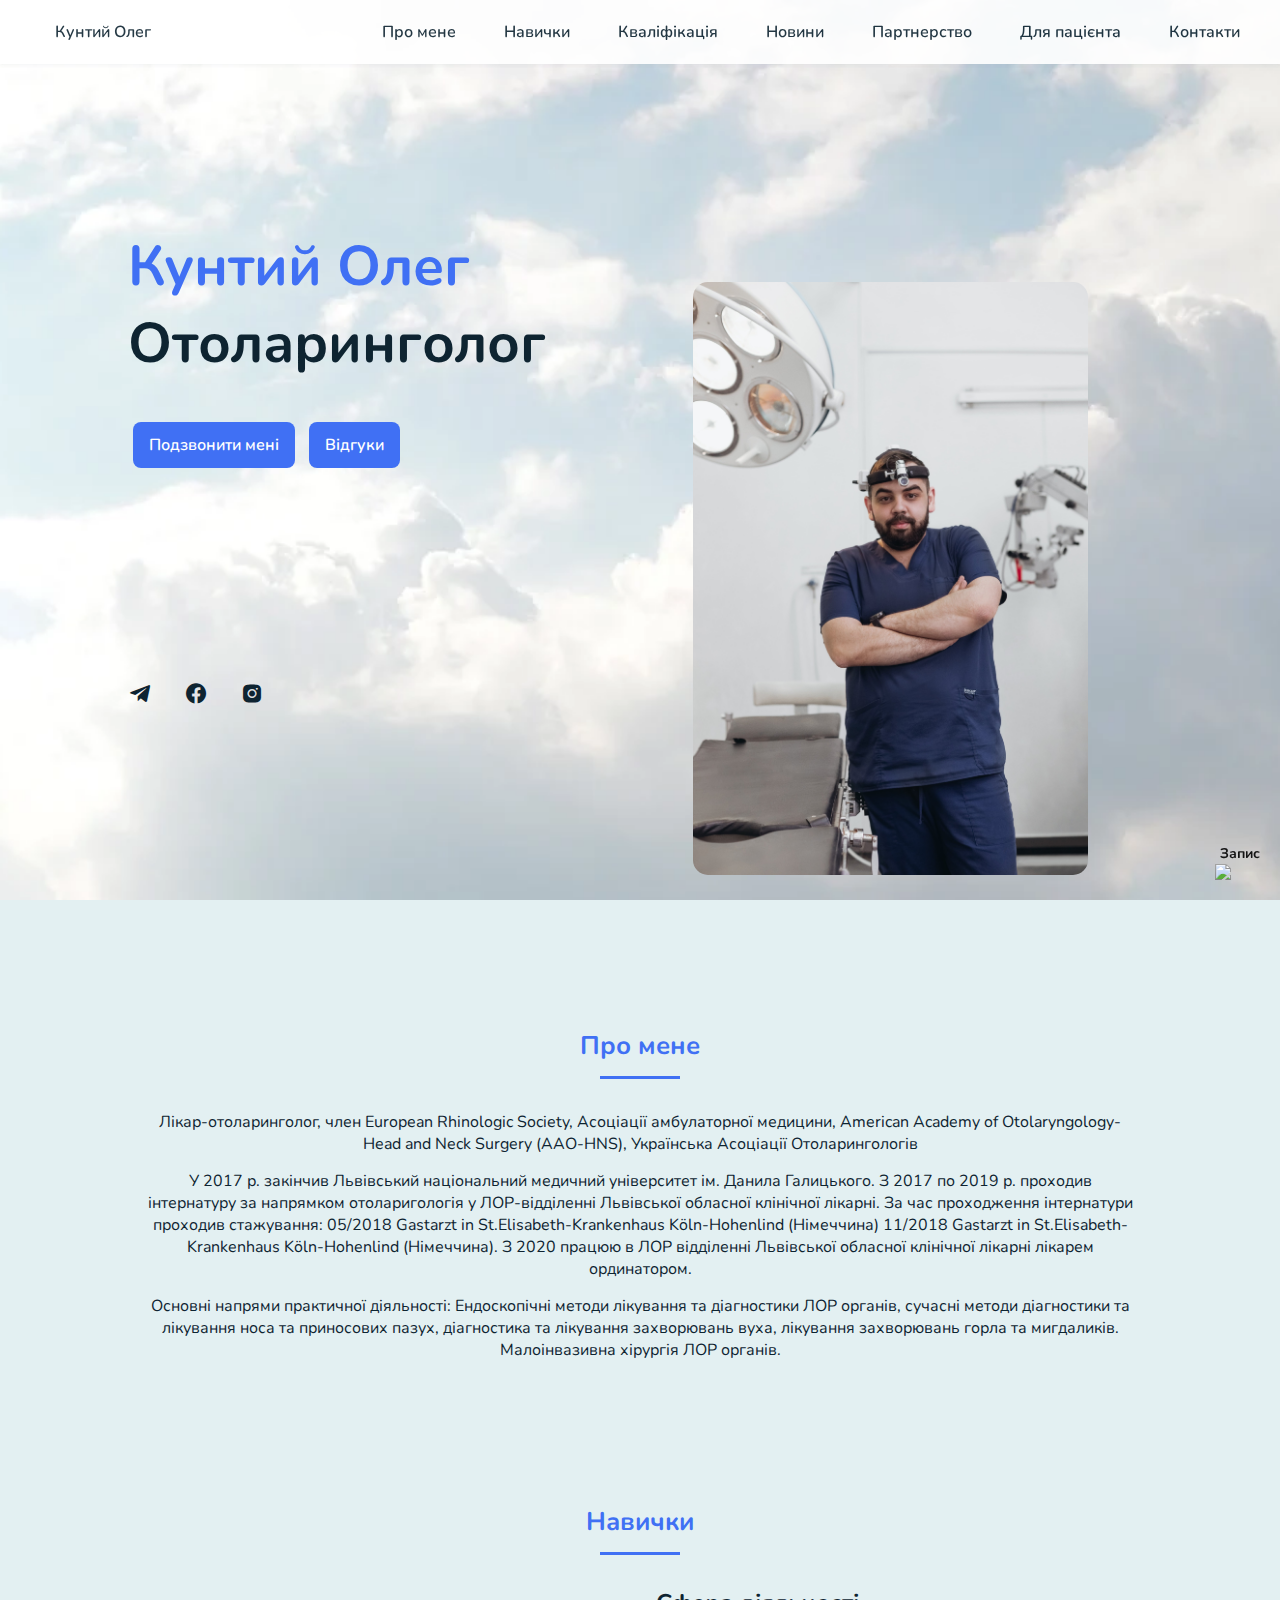
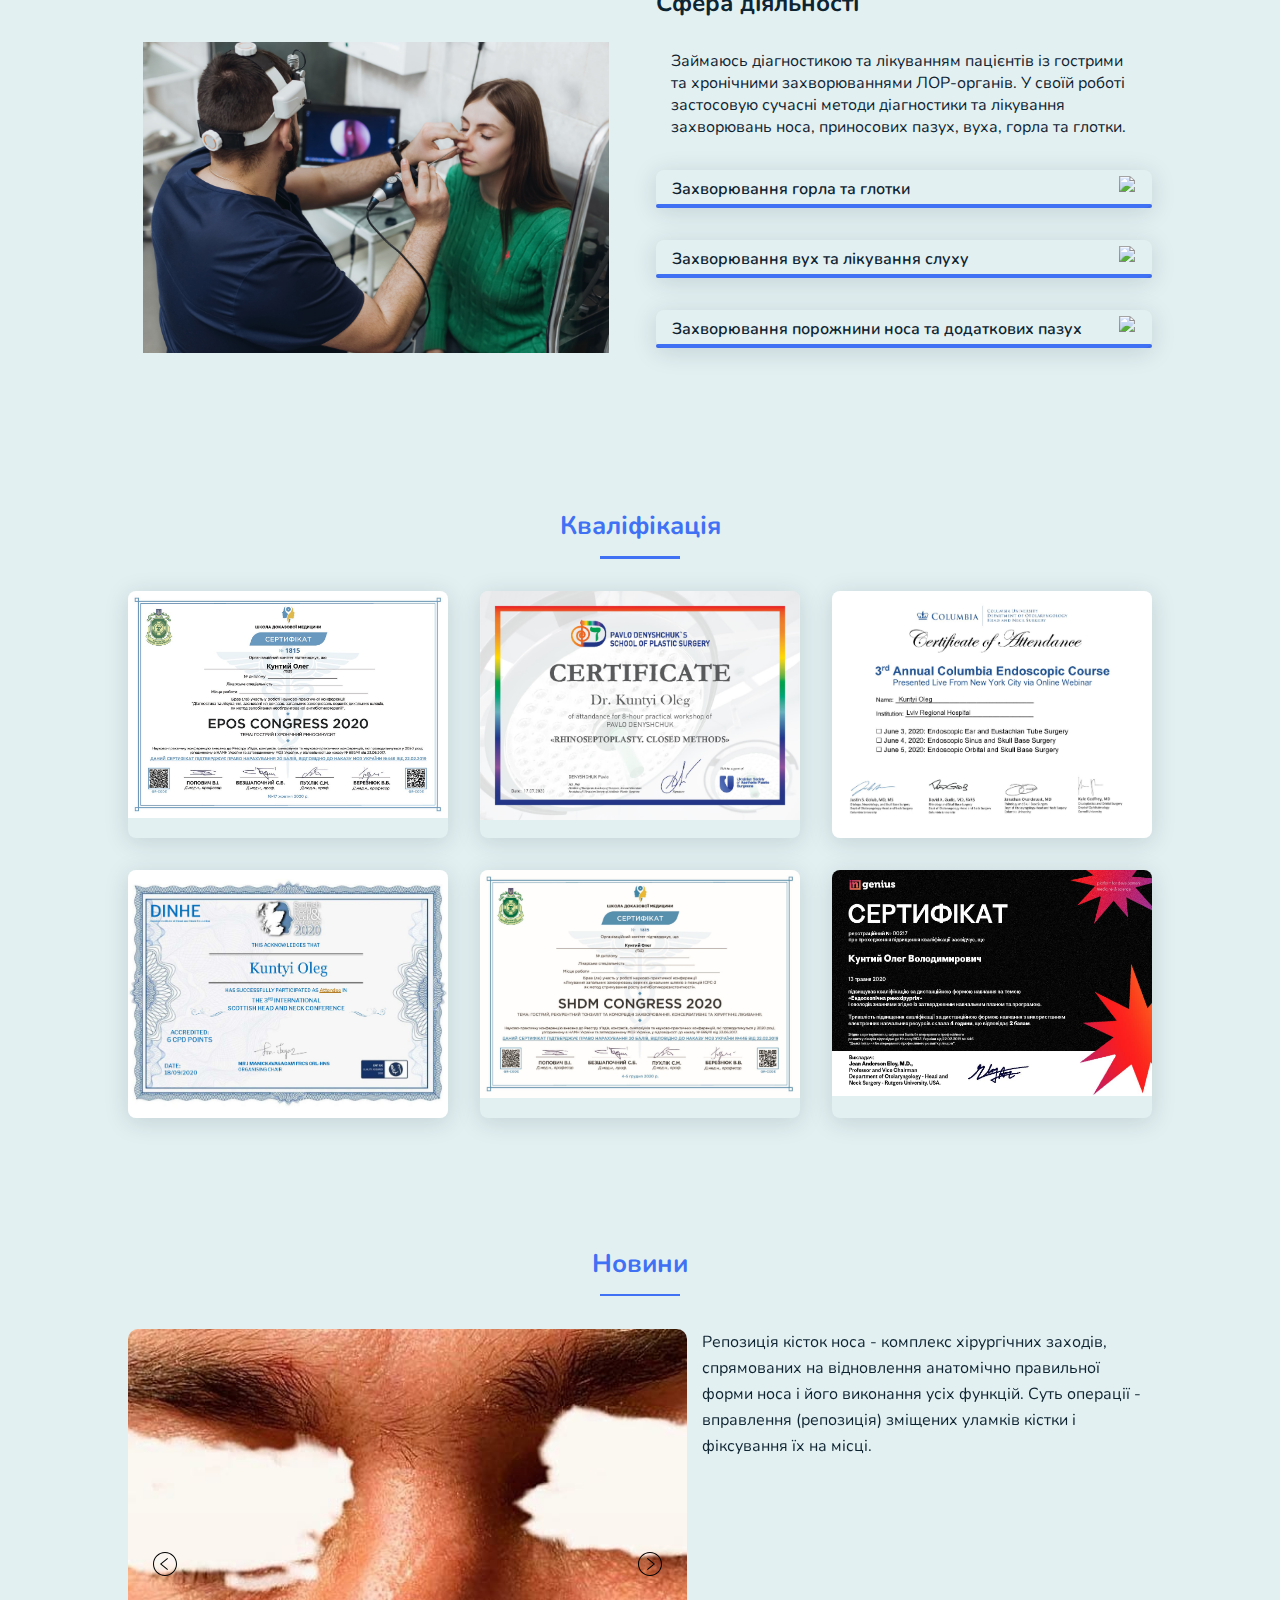
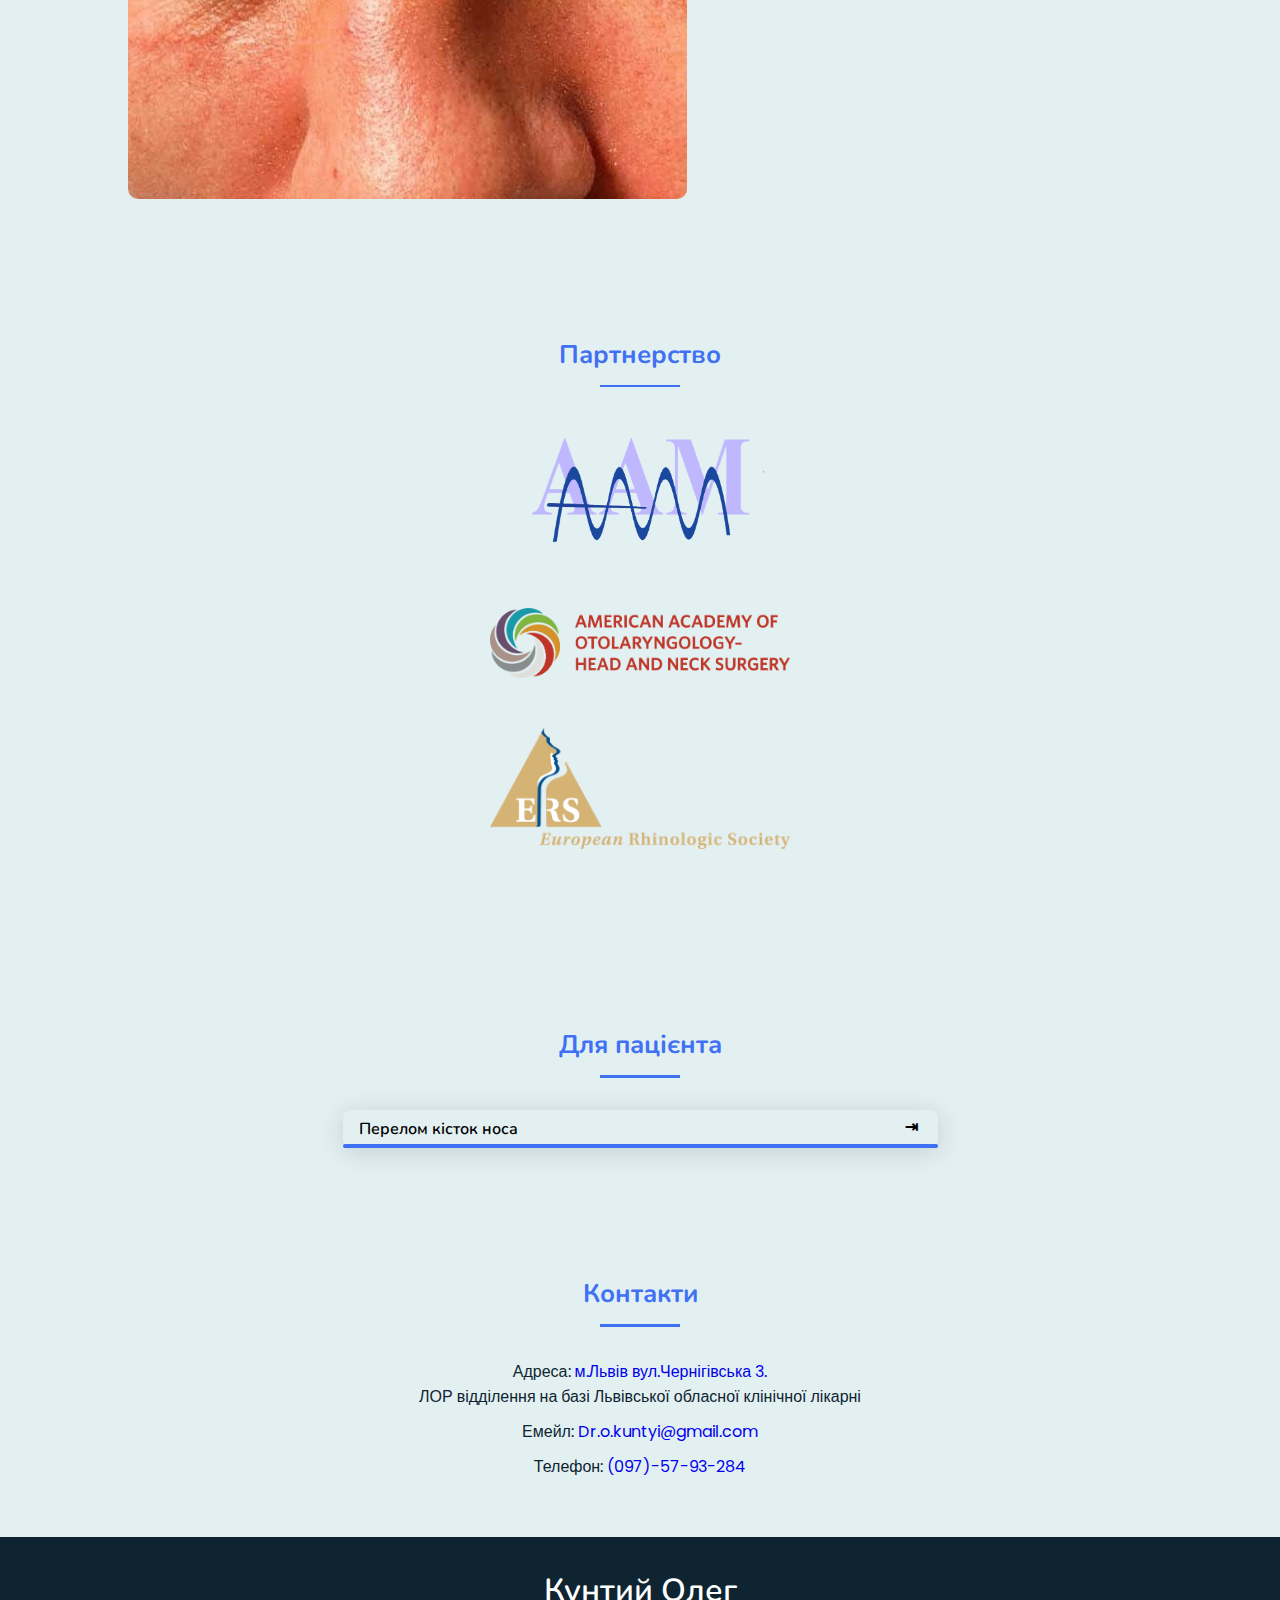
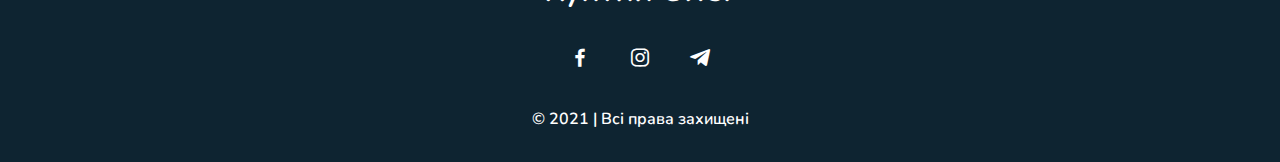
==== index.html @ f4f197d0 "initial" ====
<!DOCTYPE html>
<html lang="uk">

<head>
    <title>Кунтий Олег</title>

    <meta charset="UTF-8">
    <meta name="viewport" content="width=device-width, initial-scale=1.0">
    <meta name="format-detection" content="telephone=no">
    <meta name="google-site-verification" content="QG1OT89_yPQgfrmKU15jeeyE9g3klIlo1sCBModB3zc" />
    <!-- <meta name="google-site-verification" content="3qBtyDSsLd0u0FQMKIo-LGxzKgo6iBPNOGyU5qcbE84" /> -->

    <!-- =====BOX ICONS===== -->
    <link href='https://cdn.jsdelivr.net/npm/boxicons@2.0.5/css/boxicons.min.css' rel='stylesheet'>
    <link rel="stylesheet" href="https://cdnjs.cloudflare.com/ajax/libs/font-awesome/4.7.0/css/font-awesome.min.css">

    <link rel="stylesheet" href="css/slick.css">
    <link rel="stylesheet" href="css/styles.css">
</head>



<body>
    <!--===== HEADER =====-->
    <div class="appointment">
        <a href="https://rodyna-medical.com.ua/profile/kuntyj-oleg-volodymyrovych/">
            <span>Запис</span>
            <img src="https://img.icons8.com/emoji/50/000000/spiral-calendar-emoji.png" />
        </a>
    </div>


    <header class="l-header">

        <nav class="nav">
            <div>
                <a href="#" class="nav__logo">Кунтий Олег</a>
            </div>


            <div class="nav__menu" id="nav-menu">
                <ul class="nav__list">
                    <!-- <li class="nav__item lang-place"><a href="#home" class="nav__link active">Головна</a></li> -->
                    <li class="nav__item"><a href="#about" class="nav__link">Про мене</a></li>
                    <li class="nav__item"><a href="#skills" class="nav__link">Навички</a></li>
                    <li class="nav__item"><a href="#qualification" class="nav__link">Кваліфікація</a></li>
                    <li class="nav__item"><a href="#news" class="nav__link">Новини</a></li>
                    <li class="nav__item"><a href="#mem" class="nav__link">Партнерство</a></li>
                    <li class="nav__item"><a href="#patient" class="nav__link">Для пацієнта</a></li>
                    <li class="nav__item"><a href="#contact" class="nav__link">Контакти</a></li>

                </ul>

                <!------------------------------------ ПЕРЕКЛАД ----------------------------------------->
                <!-- <div class="header__translate">
                    <a href="eng.html" class="eng"><img src="img/eng1.png" alt=""></a>
                    <a href="index.html" class="ukr"><img src="img/ukr1.png" alt=""></a>
                </div> -->

            </div>

            <div class="nav__toggle" id="nav-toggle">
                <i class='bx bx-menu'></i>
            </div>
        </nav>
    </header>

    <main class="l-main">
        <!--===== HOME =====-->
        <section class="home bd-grid" id="home">
            <div class="home__data">
                <h1 class="home__title"><span class="home__title-color">Кунтий
                        Олег</span><br>Отоларинголог
                </h1>

                <a href="tel:0975793284" class="button">Подзвонити мені</a>
                <a href="https://www.facebook.com/dr.o.kuntyi/reviews/?ref=page_internal" class="button">Відгуки</a>

            </div>

            <div class="home__social">
                <a href="https://t.me/kuntyio" class="home__social-icon"><i class='bx bxl-telegram'></i></a>
                <a href="https://www.facebook.com/dr.o.kuntyi/" class="home__social-icon"><i
                        class='bx bxl-facebook-circle'></i></a>
                <a href="https://www.instagram.com/dr.kuntyi/" class="home__social-icon"><i
                        class='bx bxl-instagram-alt'></i></a>
            </div>
            <div>
                <img class="home__img" src="img/main.jpg" alt="">
            </div>

        </section>

        <section class="mob-home">
            <div class="par__mob">
                <img class="home__img-mobile" src="img/main.jpg" alt="">
            </div>

            <div class="mob-home__data">
                <h2 class="mob-home__title"><span class="mob-home__title-color">Кунтий
                        Олег</span><br>Отоларинголог
                    </h1>

                    <a href="tel:0975793284" class="button">Подзвонити мені</a>
                    <a href="https://www.facebook.com/dr.o.kuntyi/reviews/?ref=page_internal"
                        class="button ">Відгуки</a>


            </div>
        </section>
        <!--===== ABOUT =====-->
        <section class="about section" id="about">
            <h2 class="section-title">Про мене</h2>

            <div class="about__container">
                <!-- <div class="about__img">
                    <img src="img/about.jpg" alt="">
                    bd-grid
                </div> -->

                <div class="about__alltext">
                    <p class="about__text">Лікар-отоларинголог,
                        член European Rhinologic Society, Асоціації амбулаторної медицини, American Academy of
                        Otolaryngology-Head and Neck Surgery (AAO-HNS), Українська Асоціації Отоларингологів
                    </p>
                    <p class="about__text">
                        У
                        2017 р. закінчив Львівський
                        національний медичний університет ім. Данила Галицького.
                        З 2017 по 2019 р. проходив інтернатуру за напрямком отоларигологія у ЛОР-відділенні Львівської
                        обласної клінічної лікарні.
                        За час проходження інтернатури проходив стажування:
                        05/2018 Gastarzt in St.Elisabeth-Krankenhaus Köln-Hohenlind (Німеччина)
                        11/2018 Gastarzt in St.Elisabeth-Krankenhaus Köln-Hohenlind (Німеччина).
                        З 2020 працюю в ЛОР відділенні Львівської обласної клінічної лікарні лікарем ординатором.
                    </p>
                    <p class="about__text">
                        Основні напрями практичної діяльності:
                        Ендоскопічні методи лікування та діагностики ЛОР органів, сучасні методи діагностики та
                        лікування носа та приносових пазух, діагностика та лікування захворювань вуха, лікування
                        захворювань горла та мигдаликів. Малоінвазивна хірургія ЛОР органів.

                    </p>
                </div>
            </div>
        </section>

        <!--===== SKILLS =====-->
        <section class="skills section" id="skills">
            <h2 class="section-title">Навички</h2>

            <div class="skills__container bd-grid">
                <div>
                    <img src="img/skills.jpg" alt="" class="skills__img">
                </div>
                <div>
                    <h2 class="skills__subtitle">Сфера діяльності</h2>
                    <p class="skills__text">Займаюсь діагностикою та лікуванням пацієнтів із гострими та хронічними
                        захворюваннями ЛОР-органів. У своїй роботі застосовую сучасні методи діагностики та лікування
                        захворювань носа, приносових пазух, вуха, горла та глотки.</p>

                    <div class="skills__data">
                        <div class="skills__names">
                            <span class="skills__name">Захворювання горла та глотки</span>
                        </div>
                        <div class="skills__bar skills__html">
                        </div>
                        <div class="skills__percentage">
                            <img src="https://img.icons8.com/ios/64/000000/nui2.png" />
                        </div>

                    </div>

                    <div class="skills__list">
                        <ul class="list-item">
                            <li>Гострий тонзиліт</li>
                            <li>Хронічний тонзиліт</li>
                            <li>Гострі та хронічні фарингіти</li>
                            <li>Гострі та хронічні ларингіти</li>
                            <li>Назофарингіт</li>
                            <li>Паратонзиліт та паратонзилярний абсцес</li>
                            <li>Кандидоз ротової порожнини</li>
                            <li>Сторонні тіла глотки</li>
                            <li>Травми глотки</li>
                        </ul>
                    </div>

                    <div class="skills__data">
                        <div class="skills__names">
                            <span class="skills__name">Захворювання вух та лікування слуху</span>
                        </div>
                        <div class="skills__bar skills__css">

                        </div>
                        <div class="skills__percentage">
                            <img src="https://img.icons8.com/ios/64/000000/nui2.png" />
                        </div>
                    </div>

                    <div class="skills__list">
                        <ul class="list-item">
                            <li>Зовнішній отит</li>
                            <li>Фурункул слухового ходу</li>
                            <li>Отомікоз</li>
                            <li>Гострий середній отит</li>
                            <li>Хронічний отит</li>
                            <li>Секреторний отит</li>
                            <li>Євстахеїт</li>
                            <li>Отогематома</li>
                            <li>Усунення сірчаного корку</li>
                            <li>Травми барабанної перетинки</li>
                            <li>Усунення сторонніх тіл</li>
                            <li>Видалення атероми вушної мушлі</li>
                        </ul>

                    </div>

                    <div class="skills__data">
                        <div class="skills__names">
                            <span class="skills__name">Захворювання порожнини носа та додаткових пазух</span>
                        </div>
                        <div class="skills__bar skills__ux">
                        </div>
                        <div class="skills__percentage">
                            <img src="https://img.icons8.com/ios/64/000000/nui2.png" />
                        </div>
                    </div>

                    <div class="skills__list">
                        <ul class="list-item">
                            <li>Гострі риносинусити</li>
                            <li>Хронічний риносинусит</li>
                            <li>Алергічний риніт</li>
                            <li>Викривлення носової переділки</li>
                            <li>Деформації зовнішнього носа</li>
                            <li>Медикаментозний риніт</li>
                            <li>Фурункул носа</li>
                            <li>Поліпи носової порожнини</li>
                            <li>Гематома та абсцес переділки носа</li>
                            <li>Носові кровотечі</li>

                        </ul>
                    </div>

                </div>


            </div>
        </section>

        <!--===== WORK =====-->
        <section class="work section" id="qualification">
            <h2 class="section-title">Кваліфікація</h2>

            <div class="work__container bd-grid">

                <div class="work__img">
                    <img src="img/work1.jpg" alt="">
                </div>

                <div class="work__img">
                    <img src="img/work2.jpg" alt="">
                </div>

                <div class="work__img">
                    <img src="img/work3.jpg" alt="">
                </div>

                <div class="work__img">
                    <img src="img/work4.jpg" alt="">
                </div>

                <div class="work__img">
                    <img src="img/work5.jpg" alt="">
                </div>

                <div class="work__img">
                    <img src="img/work6.jpg" alt="">
                </div>

            </div>

        </section>

        <section class="news section" id="news">
            <h3 class="section-title">Новини</h3>
            <div class="news__inner">
                <div class="news__slider-img">

                    <a href="https://www.facebook.com/dr.o.kuntyi/photos/a.103051241364490/221017182901228/"><img
                            src="img/news2.jpg" alt=""></a>
                    <a href="https://www.facebook.com/dr.o.kuntyi/photos/a.103051241364490/221017182901228/"><img
                            src="img/news1.jpg" alt=""></a>
                </div>
                <div class="news__slider-text">
                    <div class="news__text">

                        <p>Репозиція кісток носа - комплекс хірургічних заходів, спрямованих на відновлення анатомічно
                            правильної форми носа і його виконання усіх функцій. Суть операції - вправлення (репозиція)
                            зміщених уламків кістки і фіксування їх на місці.</p>

                    </div>
                    <div class="news__text">

                        <p>Отримав сертифікат за участь в конференції з міжнародною участю RhinoForum 2020
                            Хочу висловити велику подяку, за організацію заходу такого рівня. Дуже рідко проводяться
                            конференції з даної теми, з віддаленою участю. Було дуже цікаво, дивився не відриваючися від
                            монітора. Надихнувся на плідну роботу, отримав багато інформіції, яку буду впроваджувати в
                            практику.
                        </p>

                    </div>
                </div>
            </div>
        </section>

        <section class="mem section" id="mem">
            <h2 class="section-title">Партнерство</h2>

            <div class="ers">
                <img class="ers-img" src="img/aam-logo.png" alt="er">
                <img class="ers-img" src="img/aao-logo.png" alt="er">
                <img class="ers-img" src="img/ers-logo.png" alt="er">
            </div>

        </section>

        <section class="patient section" id="patient">
            <h2 class="section-title">Для пацієнта</h2>
            <!-- <div class="patient__list">
                <div class="skills__data patient-bar">
                    <div class="skills__names">
                        <span class="skills__name"><a class="instruction-link"
                                href="img/перелом-носа-розяснення.pdf">Перелом кісток
                                носа</a></span>
                    </div>
                    <div class="skills__bar skills__ux">
                    </div>
                    <a class="instruction-link" href="img/перелом-носа-розяснення.pdf"><span
                            class="skills__percentage">&#8677;</span></a>
                </div>
            </div> -->

            <div class="patient__list">
                <a href="img/перелом-носа-розяснення.pdf" class="skills__data patient-bar">
                    <span class="skills__names">
                        <span class="skills__name">Перелом кісток
                            носа</span>
                    </span>
                    <span class="skills__bar skills__ux">
                    </span>
                    <span class="skills__percentage">&#8677;</span>
                </a>
            </div>


        </section>
        <!--=====CONTACT=====-->

        <section class="contact section" id="contact">
            <h2 class="section-title">Контакти</h2>

            <!-- <div class="contact__container bd-grid">
                <form action="" class="contact__form">
                    <input type="text" placeholder="Name" class="contact__input">
                    <input type="mail" placeholder="Email" class="contact__input">
                    <textarea name="" id="" cols="0" rows="10" class="contact__input"></textarea>
                    <input type="button" value="Submit" class="contact__button button">
                </form>
            </div> -->


            <div class="contact2">
                <div class="contact__adress">Адреса: <a class="contact__adress"
                        href="https://www.google.com/maps/place/%D0%B2%D1%83%D0%BB%D0%B8%D1%86%D1%8F+%D0%A7%D0%B5%D1%80%D0%BD%D1%96%D0%B3%D1%96%D0%B2%D1%81%D1%8C%D0%BA%D0%B0,+3,+%D0%9B%D1%8C%D0%B2%D1%96%D0%B2,+%D0%9B%D1%8C%D0%B2%D1%96%D0%B2%D1%81%D1%8C%D0%BA%D0%B0+%D0%BE%D0%B1%D0%BB%D0%B0%D1%81%D1%82%D1%8C,+79000/data=!4m2!3m1!1s0x473add405d0f1727:0x6ee5fa45e4d1539a?sa=X&ved=2ahUKEwilrcrRs4DuAhVOpIsKHW8TBnoQ8gEwAHoECAMQAQ">м.Львів
                        вул.Чернігівська 3.

                    </a><br> ЛОР відділення на базі Львівської обласної клінічної лікарні
                </div>
                <div class="email">
                    <span>Емейл:</span> <a href="mailTo:Dr.o.kuntyi@gmail.com"> Dr.o.kuntyi@gmail.com</a>
                </div>
                <div class="telephone">
                    <span>Телефон:</span><a href="tel:0975793284"> (097)-57-93-284</a>
                </div>
            </div>
        </section>


    </main>

    <!--===== FOOTER =====-->
    <footer class="footer">
        <p class="footer__title">Кунтий Олег</p>
        <div class="footer__social">
            <a href="https://www.facebook.com/dr.o.kuntyi/" class="footer__icon"><i class='bx bxl-facebook'></i></a>
            <a href="https://www.instagram.com/dr.kuntyi/" class="footer__icon"><i class='bx bxl-instagram'></i></a>
            <a href="https://t.me/kuntyio" class="footer__icon"><i class='bx bxl-telegram'></i></a>
        </div>
        <p>&#169; 2021 | Всі права захищені</p>
    </footer>



    <script src="https://ajax.googleapis.com/ajax/libs/jquery/3.5.1/jquery.min.js"></script>
    <!--===== SCROLL REVEAL =====-->
    <!-- <script src="https://unpkg.com/scrollreveal"></script> -->

    <!-- Global site tag (gtag.js) - Google Analytics -->
    <script async src="https://www.googletagmanager.com/gtag/js?id=UA-186756734-1"></script>
    <script>
        window.dataLayer = window.dataLayer || [];
        function gtag() { dataLayer.push(arguments); }
        gtag('js',new Date());

        gtag('config','UA-186756734-1');
    </script>


    <script src="js/slick.min.js"></script>
    <script src="js/main.js"></script>
</body>

</html>

<!--------------------- Приклад слайдеру. -->
---- css/styles.css ----
/*===== GOOGLE FONTS =====*/
@import url("https://fonts.googleapis.com/css2?family=Poppins:wght@400;600;700&display=swap");
@import url('https://fonts.googleapis.com/css2?family=Nunito&family=Ubuntu:ital,wght@0,700;1,400&display=swap');

@import url('https://fonts.googleapis.com/css2?family=Nunito&display=swap');
/*===== VARIABLES CSS =====*/
:root{
  --header-height: 3rem;
  --font-semi: 600;
}


/*===== Colores =====*/
:root{
  --first-color: #4070F4;
  --second-color: #0E2431;
}

/*===== Fuente y tipografia =====*/
:root{
  --body-font: 'Poppins', sans-serif;
  --big-font-size: 2rem;
  --h2-font-size: 1.25rem;
  --normal-font-size: 0.938rem;
}
@media screen and (min-width: 768px){
  :root{
    --big-font-size: 3.5rem;
    --h2-font-size: 1.6rem;
    --normal-font-size: 1rem;
  }
}

/*===== Margenes =====*/
:root{
  --mb-1: 0.5rem;
  --mb-2: 1rem;
  --mb-3: 1.5rem;
  --mb-4: 2rem;
  --mb-5: 2.5rem;
  --mb-6: 3rem;
}

/*===== z index =====*/
:root{
  --z-back: -10;
  --z-normal: 1;
  --z-tooltip: 10;
  --z-fixed: 100;
}

/*===== BASE =====*/
*{
  outline: none;
}
*,::before,::after{
  box-sizing: border-box;
}
html{
  scroll-behavior: smooth;
}
body{
  background: url("../img/light-1282314_960_720.webp") no-repeat center center/cover;
  background-color: #E3F0F2;
  background-attachment: fixed;
  margin: var(--header-height) 0 0 0;
  /* font-family: var(--body-font); */
  font-family: 'Nunito', sans-serif;
  font-size: var(--normal-font-size);
  color: var(--second-color);
}
h1,h2,p{
  margin: 0;
}
ul{
  margin: 0;
  padding: 0;
  list-style: none;
}
a{
  text-decoration: none;
}
img{
  max-width: 100%;
  height: auto;
  display: block;
}

/*===== CLASS CSS ===== */
.section-title{
  position: relative;
  font-size: var(--h2-font-size);
  color: var(--first-color);
  margin-top: var(--mb-2);
  margin-bottom: var(--mb-4);
  text-align: center;
  
}
.section-title::after{
  position: absolute;
  content: "";
  width: 64px;
  height: 0.16rem;
  left: 0;
  right: 0;
  margin: 0 auto;
  top: 4rem;
  background-color: var(--first-color);
}
.section{
  padding-top: 3rem;
  padding-bottom: 2rem;
}

/*===== LAYOUT =====*/

.l-header{
  width: 100%;
  position: fixed;
  top: 0;
  left: 0;
  z-index: var(--z-fixed);
  background-color: #fff;
  opacity: 0.9;
  box-shadow: 0 1px 4px rgba(146,161,176,.15);
}

/*===== NAV =====*/
.nav{
  height: var(--header-height);
  display: flex;
  justify-content: space-between;
  align-items: center;
  font-weight: var(--font-semi);
  
}
.home__social-icon {
  display: none;
}
@media screen and (max-width: 768px){
  .button{
    display: block;
    text-align: center;
    margin: 0px;
   }
  .home__title {
    text-align: center;
    font-family: 'Nunito', sans-serif;
}
  .work__img {
    margin: 15px;
  }
  .home {
    margin-bottom: 135px;
    display: flex;
    flex-direction: column;
    align-items: flex-start;
  }
  .skills__subtitle {
    display: none;
  }
  .section-title {
    padding-top: 30px;
  }

  
  .nav__menu{
    position: fixed;
    top: var(--header-height);
    right: -100%;
    width: 80%;
    height: 100%;
    padding: 2rem;
    background-color: var(--second-color);
    transition: .5s;
  }
}
.nav__item{
  margin-bottom: var(--mb-4);
}
.nav__link{
  position: relative;
  color: #fff;
}
.nav__link:hover{
  position: relative;
}
.nav__link:hover::after{
  position: absolute;
  content: "";
  width: 100%;
  height: 2px;
  left: 0;
  top: 2rem;
  background-color: var(--first-color);
}
.nav__logo{
  color: var(--second-color);
  position: relative;
  padding-left: 15px;
  
}
/* .nav__logo::after{
  content: "";
  position: relative;
  left: 0;
  top: 0;
  width: 50px;
  height: 50px;
  background-image: url('../img/ukr.png');
} */
.nav__toggle{
  color: var(--second-color);
  font-size: 1.5rem;
  cursor: pointer;
}


/*Active menu*/
.active::after{
  position: absolute;
  content: "";
  width: 100%;
  height: 2px;
  left: 0;
  top: 2rem;
  background-color: var(--first-color);
}

/*=== Show menu ===*/
.show{
  right: 0;
}

/*===== HOME =====*/
.home{
  height: calc(100vh - 3rem);
  row-gap: 1rem;
}
.home__data{
  align-self: center;
}
.home__title{
  font-size: var(--big-font-size);
  margin-bottom: var(--mb-5);
}
.home__title-color{
  color: var(--first-color);
}
.home__social{
  display: flex;
  flex-direction: column;
}
.home__social-icon{
  width: max-content;
  margin-bottom: var(--mb-2);
  font-size: 1.5rem;
  color: var(--second-color);
}
.home__social-icon:hover{
  color: var(--first-color);
}
.home__img{
  position: absolute;
  right: 15%;
  bottom: 25px;
  border-radius: 15px;
  max-width: 395px;
}
.mob-home{
  margin-bottom: 30px;
}
.mob-home__data{
  text-align: center;
}
.home__img-mobile{
  margin-bottom: 15px;
}
.mob-home__title{
  margin-bottom: var(--mb-5);
  font-size: var(--big-font-size);
  font-family: 'Nunito', sans-serif;
}
.header__translate {
  display: flex;

  position: fixed;
  width: 90px;
}
.header__translate img {
  padding-right: 10px;
  width: 80px;
}



/*BUTTONS*/
.button{
  margin: 0 5px;
  display: inline-block;
  background-color: var(--first-color);
  color: #fff;
  padding: .75rem 1rem;
  margin-bottom: 15px;
  font-weight: var(--font-semi);
  border-radius: .5rem;
}

.button:hover{
  box-shadow: 0 10px 36px rgba(0,0,0,.15);
}
.appointment{
  z-index: 10;
  position: fixed;
  right: 20px;
  bottom: 20px;
  border-radius: 15px;
}
.appointment a span {
  color: #141414;
  font-weight: bold;
  margin-left: 5px;
  font-size: 14px;
}

/* ===== ABOUT =====*/
.about__container{
  row-gap: 2rem;
  text-align: center;
}
.about__subtitle{
  margin-bottom: var(--mb-2);
}
.about__img{
  justify-self: center;
}
.about__img img{
  width: 200px;
  border-radius: .5rem;
}
.about__text {
  text-align: center;
  max-width: 1024px;
  margin: 0 auto;
  padding: 0 15px;
  margin-bottom: 15px;
}


/* ===== SKILLS =====*/
.skills__list{
  display: none;
}
.skills__container{
  row-gap: 2rem;

}
.skills__subtitle{
  margin-bottom: var(--mb-2);
}
.skills__text{
  padding: 15px 15px 0px 15px;
  margin-bottom: var(--mb-4);
}
.skills__data{
  cursor: pointer;
  display: flex;
  justify-content: space-between;
  align-items: center;
  position: relative;
  font-weight: var(--font-semi);
  padding: .5rem 1rem;
  margin-bottom: var(--mb-4);
  border-radius: .5rem;
  box-shadow: 0 4px 25px rgba(14,36,49,.15);
}
.skills__percentage{
  position: absolute;
  bottom: 0;
  top: 0;
  right: 6px;
  margin: auto;
  width: 27px;
  height: 27px;
  margin-left: 5px;
}
.skills__data:hover {
  transform: translateY(-3px);
  box-shadow: 8px 4px 4px #4070F4;

  transition: all 0.5s ease;
}
.skills__icon{
  font-size: 2rem;
  margin-right: var(--mb-2);
  color: var(--first-color);
}
.skills__names{
  display: flex;
  align-items: center;
  
}
.skills__name{
  padding-right: 20px;
}
.skills__bar{
  position: absolute;
  left: 0;
  bottom: 0;
  background-color: var(--first-color);
  height: .25rem;
  border-radius: .5rem;
  z-index: var(--z-back);
}
.skills__html{
  width: 100%;
}
.skills__css{
  width: 100%;
}
.skills__js{
  width: 100%;
}
.skills__ux{
  width: 100%;
}
.skills__img{
  border-radius: .5rem;
  padding: 55px 15px 15px 15px;
}
/* .news {
  
} */
a:focus {
   outline: none;
  }
.news{
  max-width: 1024px;
  margin: 0 auto;
}

.news__inner {
  display: flex;
  justify-content: space-between;
}

.news__slider-img {
  max-width: 575px;
  outline-style: none;
  margin-right: 15px;
  margin-bottom: 10px;
  overflow: hidden;
  height: 470px;
  border-radius: 10px;
}
.news__slider-img:hover{
  box-shadow: 0px 3px 8px rgba(0, 0, 0, 0.35);
  transition: all 0.5s ease;
}

.news__slider-img a {
display: block;
}

.news__slider-img a img {
  max-width: 100%;

  object-fit: cover;
  object-position: center;

}

.news__slider-text {
  
  max-width: 450px;
}
.news__slider-text p {

  margin-bottom: 20px;

  line-height: 26px;
}
.slick-dots {
  display: flex;
  transform: translateY(-4px);
  justify-content: center;
  align-items: center;
}
.slick-dots li {
list-style: none;
}
.slick-dots button {
  font-size: 0;
  width: 10px;
  height: 10px;
  background-color:  #a8a8a8;
  padding:0;
  border:0;
  border-radius: 50%;
  cursor: pointer;
  font-family:inherit;
  margin-right: 5px;
  outline: none;
}
.slick-dots li.slick-active button {
  background-color: #5e5e5e;
}
button::-moz-focus-inner {
  padding:0;
  border:0;
  
}


.slick-btn {
  position: absolute;
  top: 50%;
  transform: translateY(-50%);
  border: none;
  background-color: transparent;
  z-index: 5;
  padding: 15px;
  cursor: pointer;
}

.slick-prev {
  left: 10px;
  outline: none;
}

.slick-next {
  outline: none;
  right: 10px;
}

.list-item {
  list-style: disc;
  margin-bottom: 20px;
  padding: 0 20px;
}

.hide {
  display: none;
}
.show {
  display: block;
}
/* ===== WORK =====*/
.work__container{
  row-gap: 2rem;
}
.work__img{
  box-shadow: 0 4px 25px rgba(14,36,49,.15);
  border-radius: .5rem;
  overflow: hidden;
}
.work__img img{
  transition: 1s;
  cursor: pointer;
}
.work__img img:hover{
  transform: scale(1.1);
}

/* ===== CONTACT =====*/
/* .contact__input{
  width: 100%;
  font-size: var(--normal-font-size);
  font-weight: var(--font-semi);
  padding: 1rem;
  border-radius: .5rem;
  border: 1.5px solid var(--second-color);
  outline: none;
  margin-bottom: var(--mb-4);
}

.contact__button{
  display: block;
  border: none;
  outline: none;
  font-size: var(--normal-font-size);
  cursor: pointer;
  margin-left: auto;
} */

.bx-menu:before {
  padding-right: 15px;
}

.contact2 {
  text-align: center;
  padding: 0 15px;
  font-family: 'Poppins', sans-serif;
}
.contact2 div {
  margin-bottom: 10px;
}
.contact__adress a {
  color: #0000EB;
}

/*PATIENT */
.patient__list {
  max-width: 625px;
  margin: 0 auto;
  width: 100%;
  
}
.patient__list a span {
  color: #000000;
}
.patient-bar{
  margin: 0 15px;
  margin-top: 10px;
}

/* ===== FOOTER =====*/
.footer{
  background-color: var(--second-color);
  color: #fff;
  text-align: center;
  font-weight: var(--font-semi);
  padding: 2rem 0;
}
.footer__title{
  font-size: 2rem;
  margin-bottom: var(--mb-4);
}
.footer__social{
  margin-bottom: var(--mb-4);
}
.footer__icon{
  font-size: 1.5rem;
  color: #fff;
  margin: 0 var(--mb-2)
}



/* ===== MEDIA QUERIES=====*/

@media screen and (min-width: 440px){
 .home__img {
  display: block;
}
}

@media screen and (min-width: 768px){
  .mob-home{
    display: none;
  }
  .eng,
  .ukr {
    opacity: 0.5;
  }
  .eng:hover,
  .ukr:hover {
    opacity: 1;
    transition: all 0.3s ease;
  }
  .header__translate {
    display: flex;
    padding-top: 25px;
    width: 90px;
    opacity: 0.8;
    transform: translateX(-285px);
  }
  .header__translate img {
    width: 80px;
  }
  .home__social-icon {
    display: block;
  }
  .nav {
    max-width: 1200px;
    margin: 0 auto;
  }
  .bd-grid{
    max-width: 1024px;
    display: grid;
    grid-template-columns: 100%;
    grid-column-gap: 2rem;
    width: calc(100% - 2rem);
    margin-left: var(--mb-2);
    margin-right: var(--mb-2);
  }
  body{
    margin: git0;
  }
  .section{
    padding-top: 4rem;
    padding-bottom: 3rem;
  }
  .section-title{
    margin-bottom: var(--mb-6);
  }
  .section-title::after{
    width: 80px;
    top: 3rem;
  }

  .nav{
    height: calc(var(--header-height) + 1rem);
  }
  .nav__list{
    display: flex;
    padding-top: 0;
  }
  .nav__item{
    margin-left: var(--mb-6);
    margin-bottom: 0;
  }
  .nav__toggle{
    display: none;
  }
  .nav__link{
    color: var(--second-color);
  }
  .home{
    height: 100vh;
  }
  .home__data{
    align-self: flex-end;
  }
  .home__social{
    padding-top: 0;
    padding-bottom: 2.5rem;
    flex-direction: row;
    align-self: flex-end;
  }
  .home__social-icon{
    margin-bottom: 0;
    margin-right: var(--mb-4);
  }
  .about__container, .skills__container{
    grid-template-columns: repeat(2,1fr);
    text-align: initial;
  }
  .about__img img{
    width: 300px;
  }
  .work__container{
    grid-template-columns: repeat(3, 1fr);
    grid-template-rows: repeat(2,1fr);
    column-gap: 2rem;
  }
  .contact__form{
    width: 360px;
  }
  .contact__container{
    justify-items: center;
  }
}

@media screen and (min-width: 1024px){
  .bd-grid{
    margin-left: auto;
    margin-right: auto;
  }
}
@media screen and (max-width: 1024px){
  .home__img{
    right: 10px;
    max-width: 320px;
    bottom: 80px;
}
  .news__slider-img:hover{
    box-shadow: none;
  }
  .news__inner {
    display: block;
    text-align: center;
    padding: 0 15px;
    padding-bottom: 10px;
  }
  .news__slider-text p {
    text-align: center;
  }
  .news__slider-img {
    margin-right: 0;
  }
  .header__translate {
    display: flex;
    padding-top: 25px;
    width: 90px;

    transform: translateX(-20px);
  }
}

@media screen and (max-width: 769px){
  .home {
    display: none;
  }
  .skills__data:hover{
    box-shadow: none;
  }
  .home__data{
    text-align: center;
  }
  .skills__img{
    border-radius: 0;
    padding: 30px 0px 0px 0px;
  }
  .skills__data:hover {
    transform: none;
    transition: all 0.5s ease;
  }
}

.ers {
  display: flex;
  flex-direction: column;
  align-items: center;
}

.ers-img {
  display: block;
  text-align: center;
  width: 300px;
  padding-bottom: 50px;
}
.open-gallery {
  display: block;
  width: 100%;
  height: 100%;
  position: relative;
  text-align: center;
  padding-top: 35%;
  opacity: 0.5;
}
.fade{
  animation-name: fade;
  animation-duration: 1s;
}
@keyframes fade {
  from {
    opacity:0.1;
  }
  to{
    opacity: 1;
  }
}
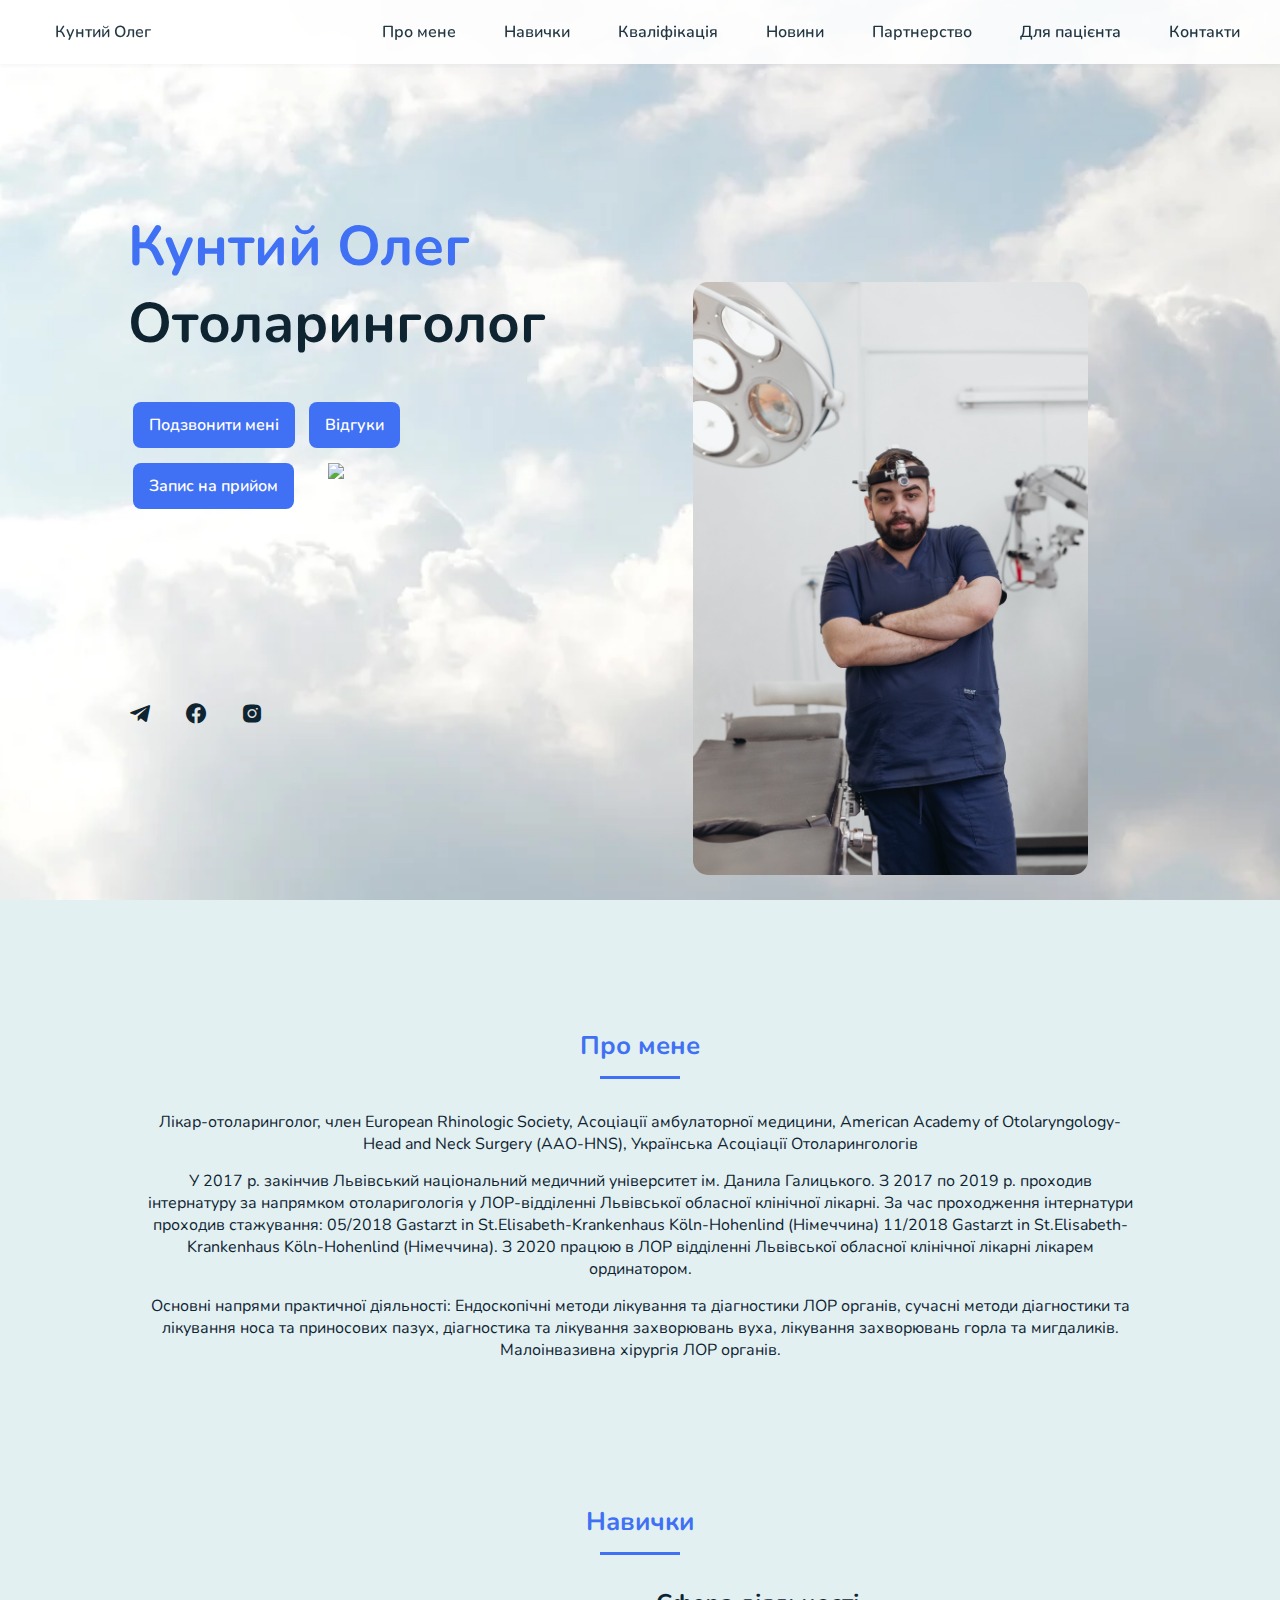
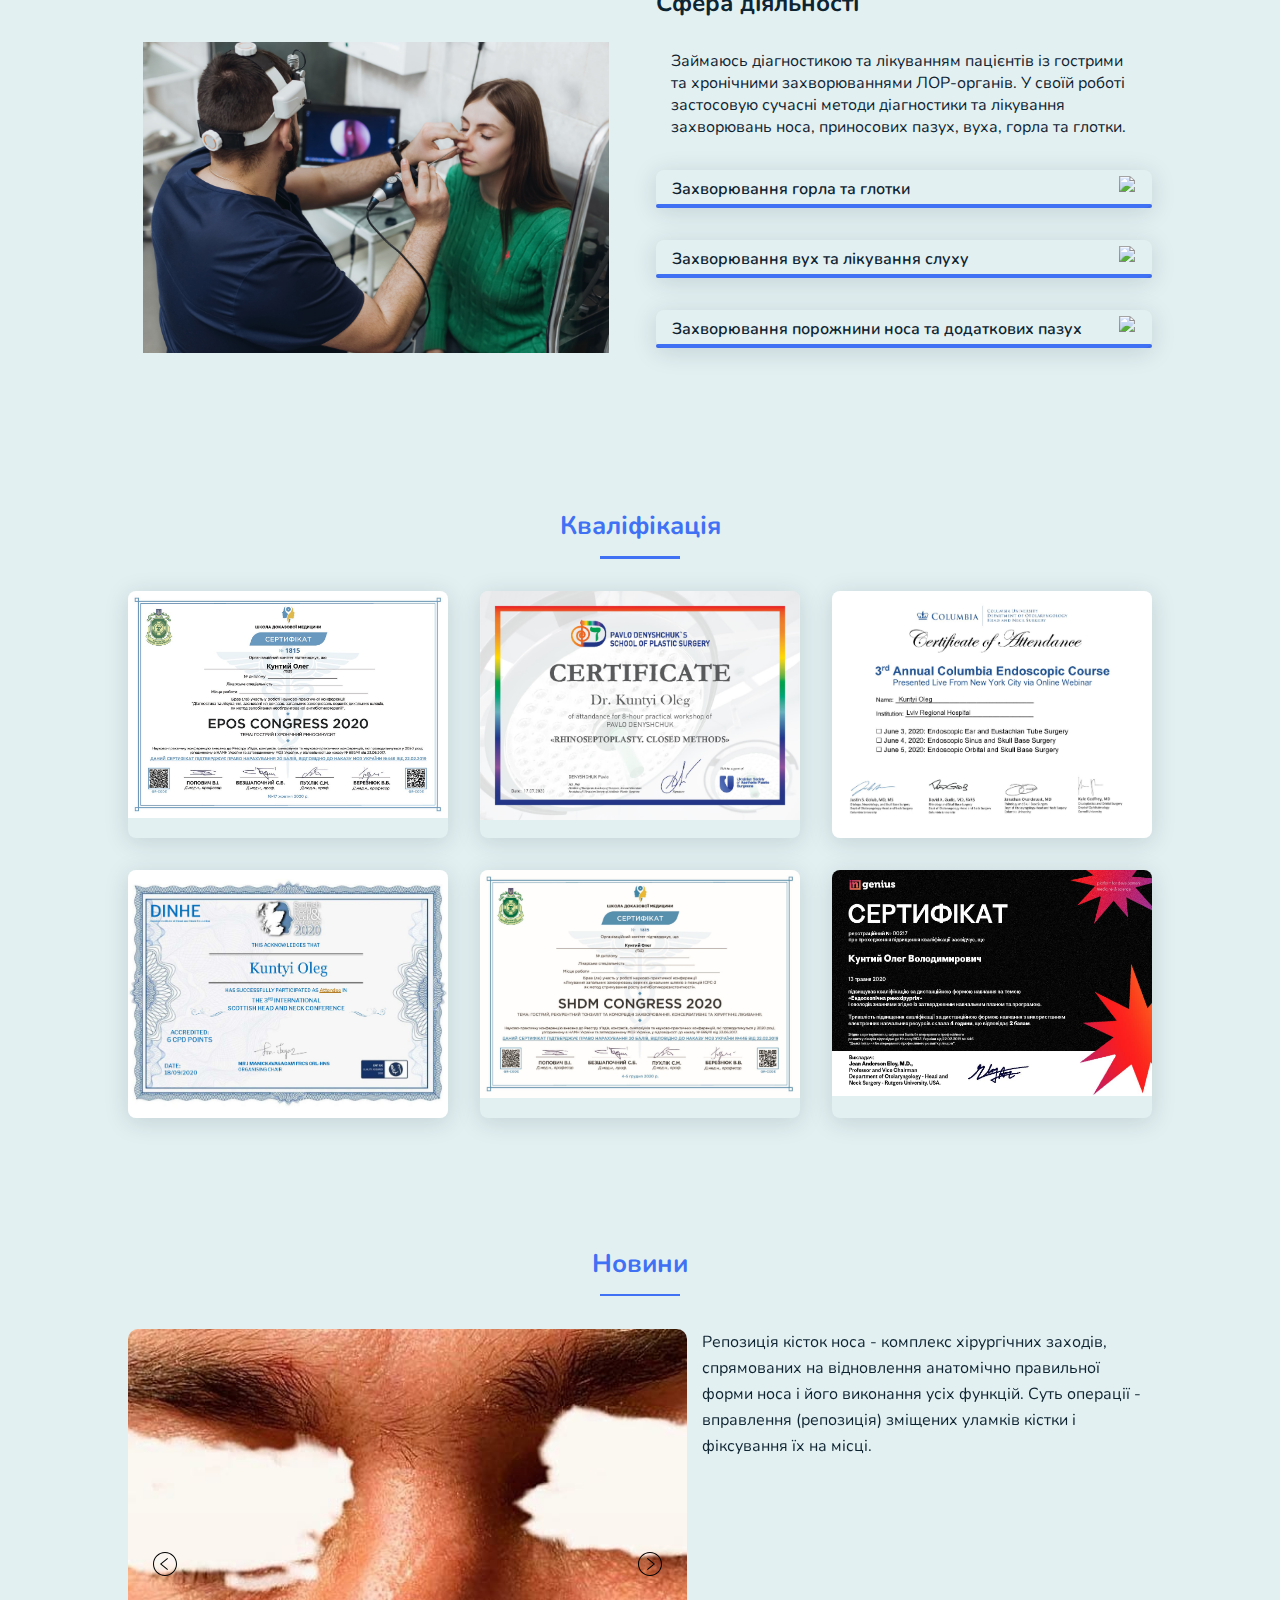
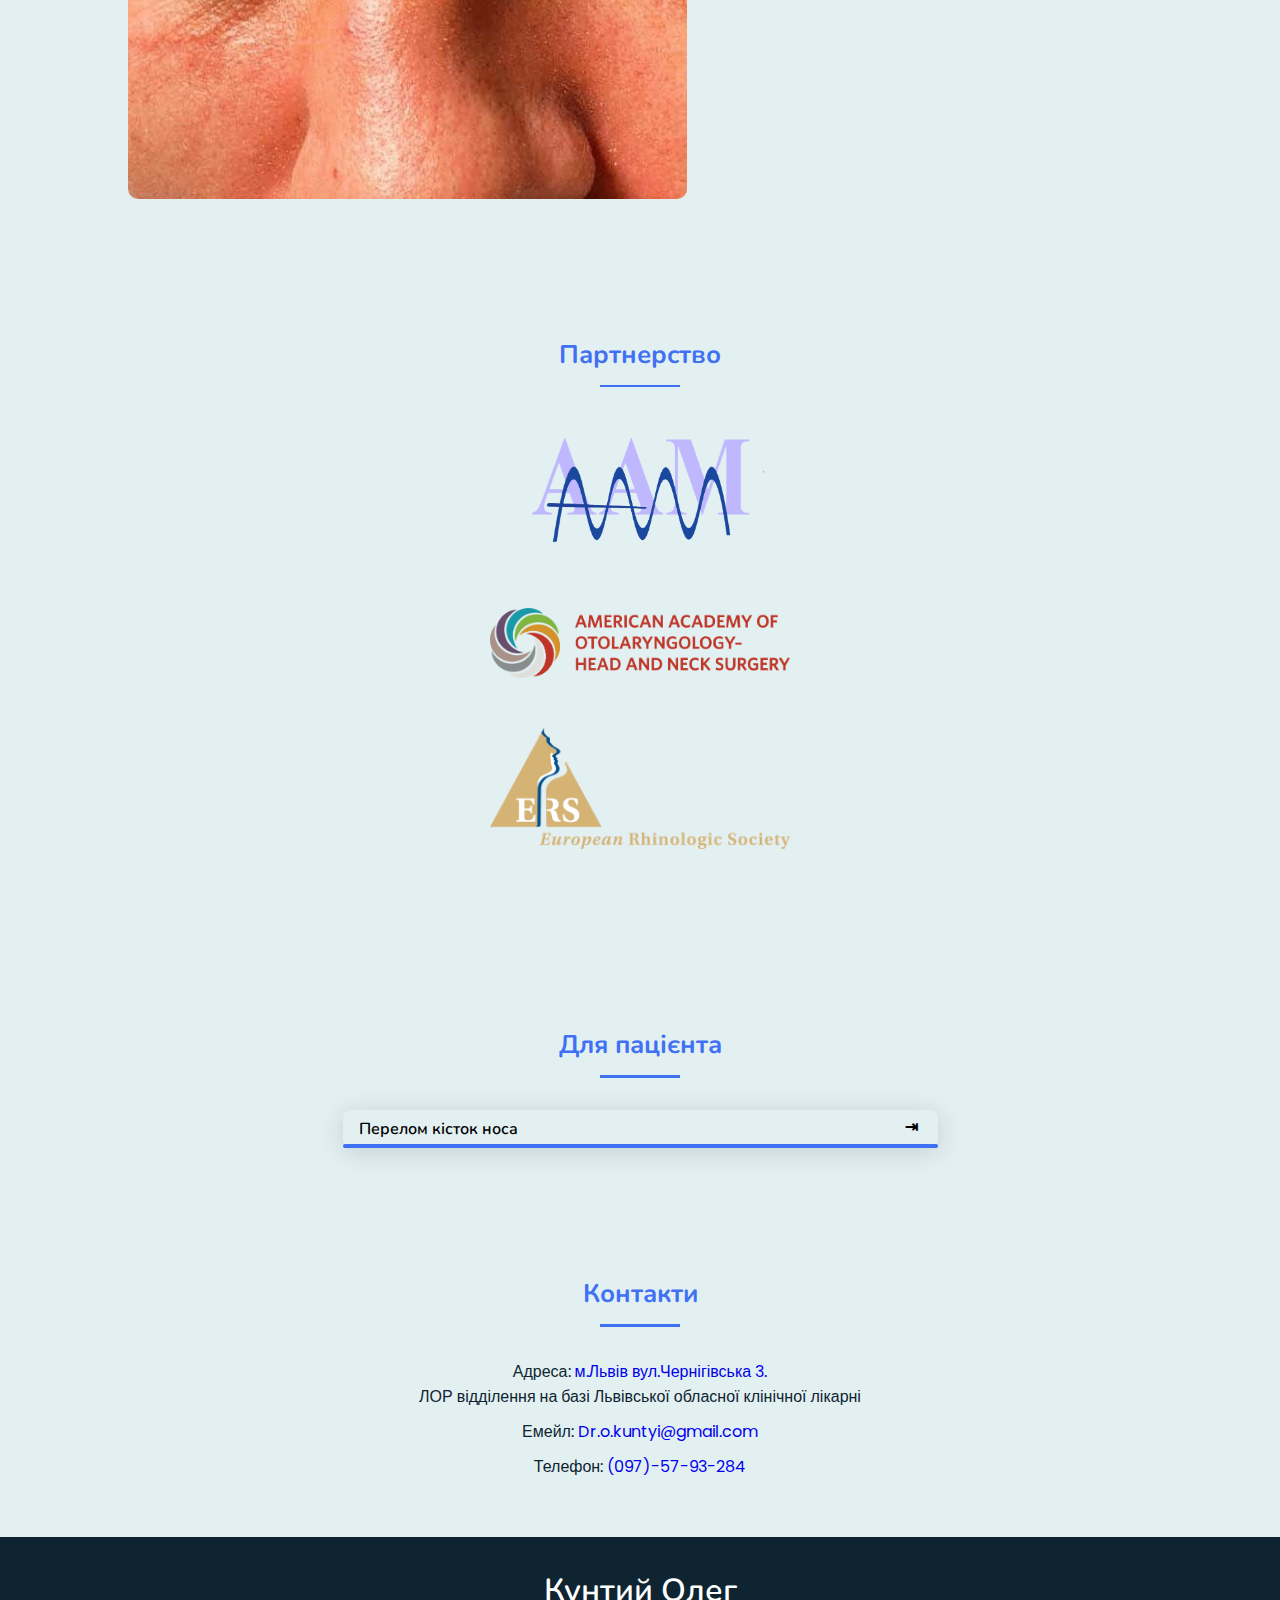
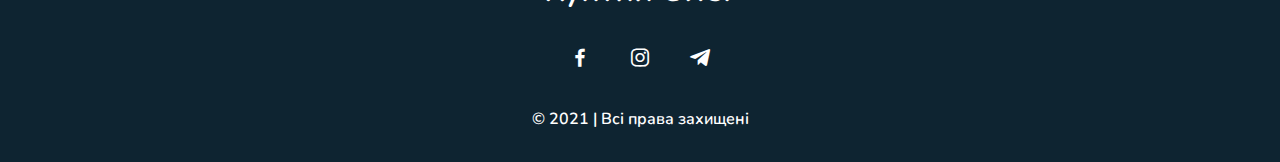
==== commit fcb08fbe: "appointment" ====
--- a/index.html
+++ b/index.html
@@ -22,12 +22,6 @@
 
 <body>
     <!--===== HEADER =====-->
-    <div class="appointment">
-        <a href="https://rodyna-medical.com.ua/profile/kuntyj-oleg-volodymyrovych/">
-            <span>Запис</span>
-            <img src="https://img.icons8.com/emoji/50/000000/spiral-calendar-emoji.png" />
-        </a>
-    </div>
 
 
     <header class="l-header">
@@ -75,6 +69,12 @@
 
                 <a href="tel:0975793284" class="button">Подзвонити мені</a>
                 <a href="https://www.facebook.com/dr.o.kuntyi/reviews/?ref=page_internal" class="button">Відгуки</a>
+                <div class="appointment-desk">
+                    <a href="https://rodyna-medical.com.ua/profile/kuntyj-oleg-volodymyrovych/">
+                        <span class="button">Запис на прийом</span>
+                        <img src="https://img.icons8.com/emoji/50/000000/spiral-calendar-emoji.png" />
+                    </a>
+                </div>
 
             </div>
 
@@ -89,6 +89,7 @@
                 <img class="home__img" src="img/main.jpg" alt="">
             </div>
 
+
         </section>
 
         <section class="mob-home">
@@ -104,9 +105,15 @@
                     <a href="tel:0975793284" class="button">Подзвонити мені</a>
                     <a href="https://www.facebook.com/dr.o.kuntyi/reviews/?ref=page_internal"
                         class="button ">Відгуки</a>
-
-
-            </div>
+                    <div class="appointment">
+                        <a href="https://rodyna-medical.com.ua/profile/kuntyj-oleg-volodymyrovych/">
+                            <span class="button">Запис на прийом</span>
+                        </a>
+                    </div>
+            </div>
+
+
+
         </section>
         <!--===== ABOUT =====-->
         <section class="about section" id="about">
--- a/css/styles.css
+++ b/css/styles.css
@@ -310,17 +310,17 @@
   box-shadow: 0 10px 36px rgba(0,0,0,.15);
 }
 .appointment{
-  z-index: 10;
-  position: fixed;
-  right: 20px;
-  bottom: 20px;
-  border-radius: 15px;
-}
-.appointment a span {
-  color: #141414;
-  font-weight: bold;
-  margin-left: 5px;
-  font-size: 14px;
+  display: flex;
+  justify-content: center;
+ 
+}
+.appointment-desk{
+  position: relative;
+}
+.appointment-desk img{
+  position: absolute;
+  top: 0;
+  left: 200px;
 }
 
 /* ===== ABOUT =====*/
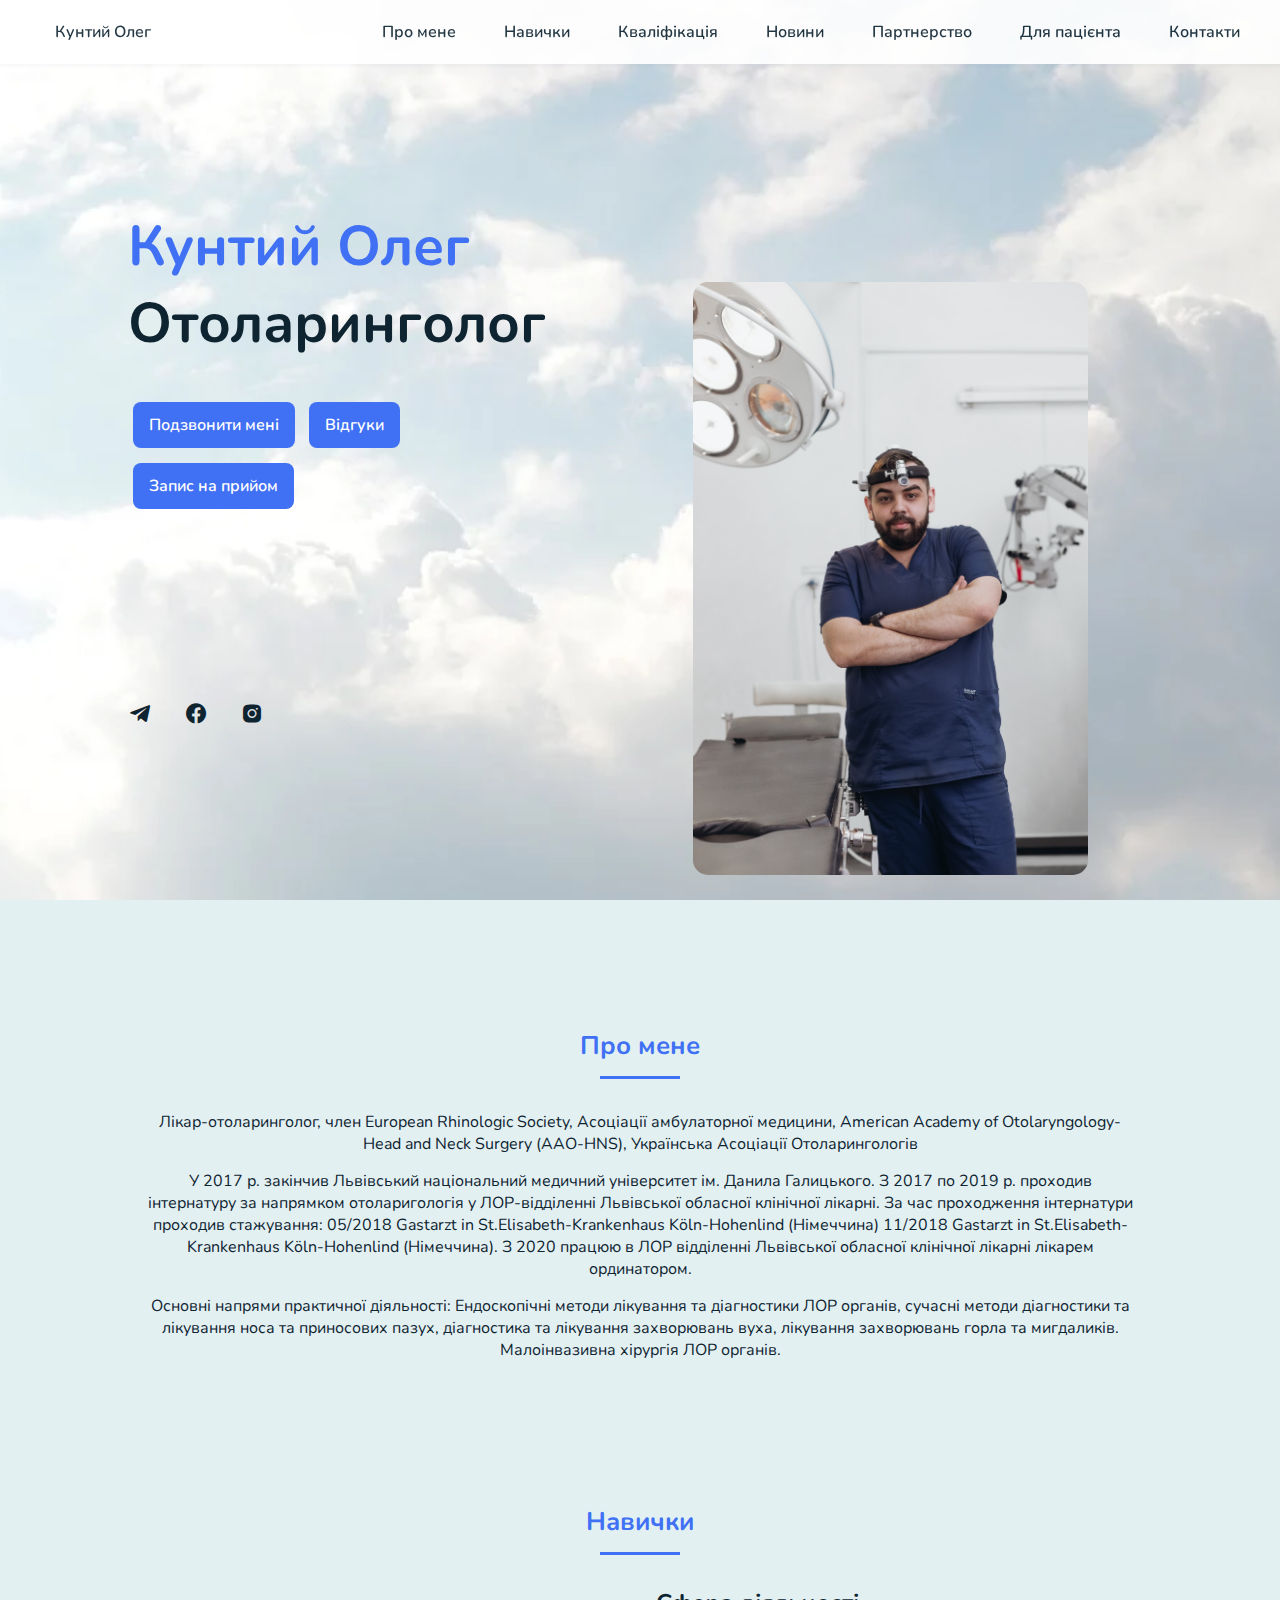
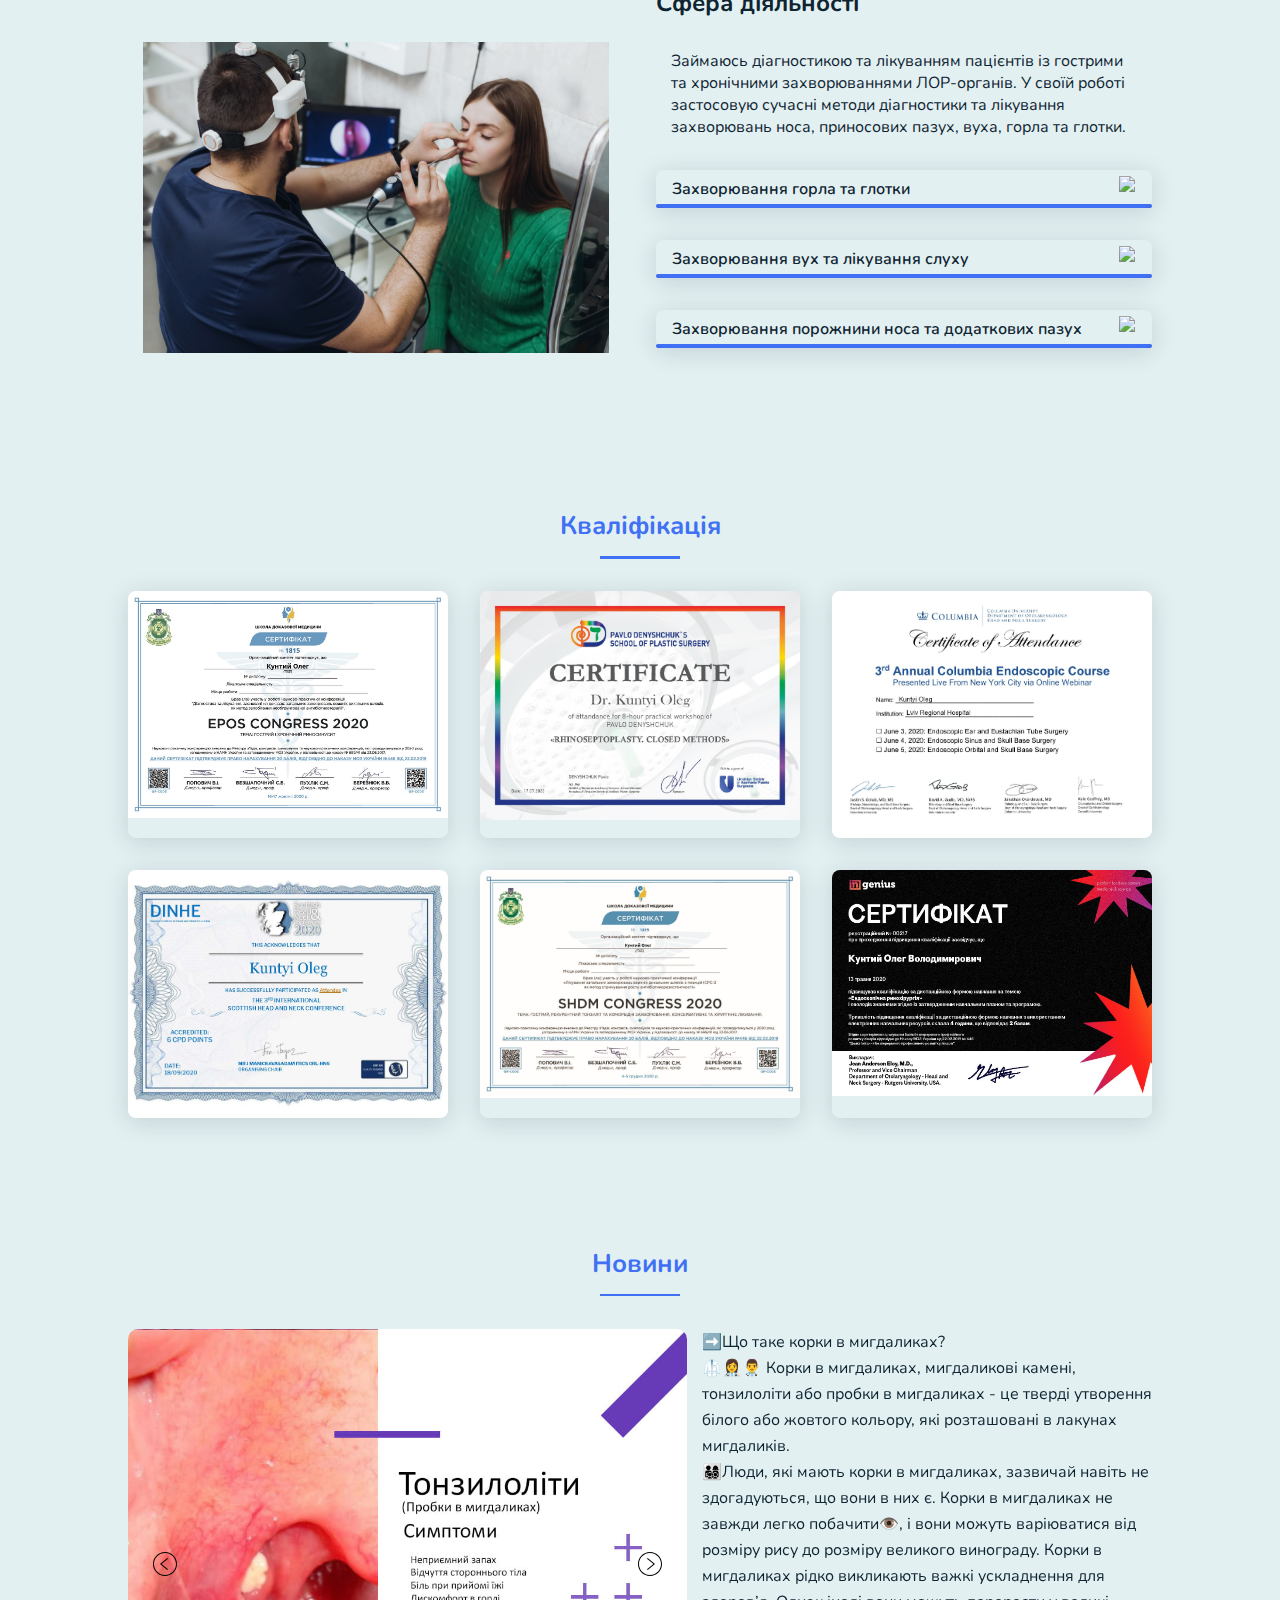
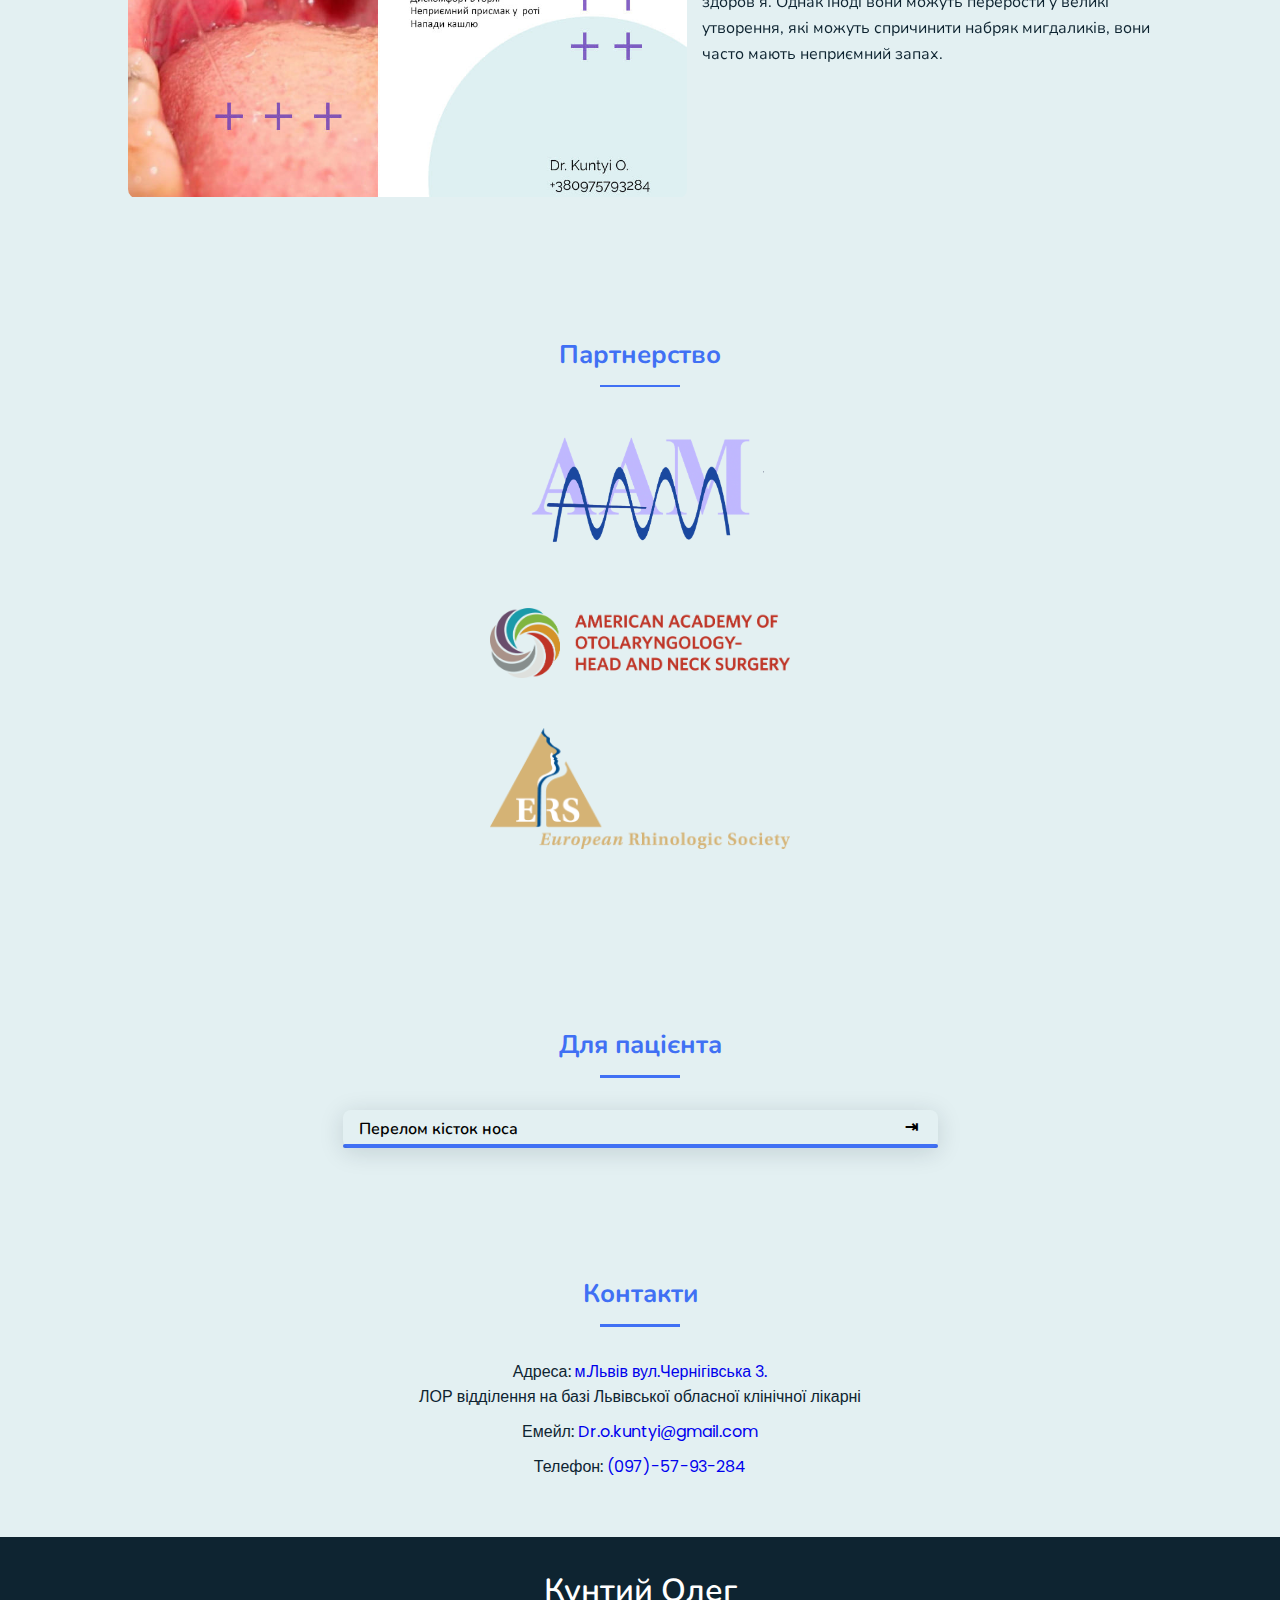
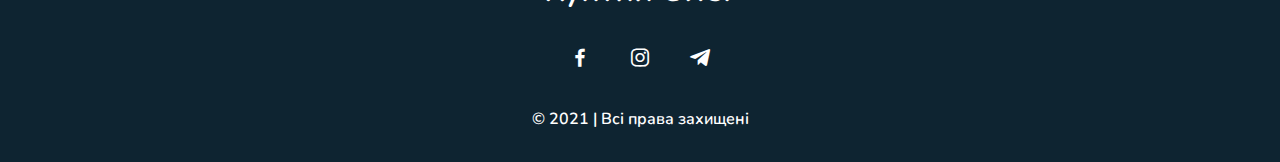
==== commit 67ee86fc: "addNews" ====
--- a/index.html
+++ b/index.html
@@ -70,9 +70,8 @@
                 <a href="tel:0975793284" class="button">Подзвонити мені</a>
                 <a href="https://www.facebook.com/dr.o.kuntyi/reviews/?ref=page_internal" class="button">Відгуки</a>
                 <div class="appointment-desk">
-                    <a href="https://rodyna-medical.com.ua/profile/kuntyj-oleg-volodymyrovych/">
-                        <span class="button">Запис на прийом</span>
-                        <img src="https://img.icons8.com/emoji/50/000000/spiral-calendar-emoji.png" />
+                    <a class="button" href="https://rodyna-medical.com.ua/profile/kuntyj-oleg-volodymyrovych/">
+                        Запис на прийом
                     </a>
                 </div>
 
@@ -294,30 +293,73 @@
             <div class="news__inner">
                 <div class="news__slider-img">
 
+                    <a href="https://www.facebook.com/dr.o.kuntyi/photos/a.268954641440815/268954621440817/"><img
+                            src="img/news5.jpg" alt=""></a>
+                    <a href="https://www.facebook.com/dr.o.kuntyi/photos/a.103051241364490/247676313568648/"><img
+                            src="img/news4.jpg" alt=""></a>
+                    <a href="https://www.facebook.com/dr.o.kuntyi/photos/a.103051241364490/234397581563188/"><img
+                            src="img/news3.jpg" alt=""></a>
+                    <a href="https://www.facebook.com/dr.o.kuntyi/photos/a.103051241364490/221017182901228/"><img
+                            src="img/news1.jpg" alt=""></a>
                     <a href="https://www.facebook.com/dr.o.kuntyi/photos/a.103051241364490/221017182901228/"><img
                             src="img/news2.jpg" alt=""></a>
-                    <a href="https://www.facebook.com/dr.o.kuntyi/photos/a.103051241364490/221017182901228/"><img
-                            src="img/news1.jpg" alt=""></a>
                 </div>
                 <div class="news__slider-text">
+
                     <div class="news__text">
-
-                        <p>Репозиція кісток носа - комплекс хірургічних заходів, спрямованих на відновлення анатомічно
-                            правильної форми носа і його виконання усіх функцій. Суть операції - вправлення (репозиція)
-                            зміщених уламків кістки і фіксування їх на місці.</p>
-
-                    </div>
+                        <p>➡️Що таке корки в мигдаликах?
+                            <br>
+                            🥼👩‍⚕️👨‍⚕️
+                            Корки в мигдаликах, мигдаликові камені, тонзилоліти або пробки в мигдаликах - це тверді
+                            утворення білого або жовтого кольору, які розташовані в лакунах мигдаликів.
+                            <br> 👨‍👩‍👧‍👦Люди, які мають корки в мигдаликах, зазвичай навіть не здогадуються, що вони
+                            в
+                            них є. Корки в мигдаликах не завжди легко побачити👁️, і вони можуть варіюватися від розміру
+                            рису до розміру великого винограду. Корки в мигдаликах рідко викликають важкі ускладнення
+                            для здоров’я. Однак іноді вони можуть перерости у великі утворення, які можуть спричинити
+                            набряк мигдаликів, вони часто мають неприємний запах.
+                        </p>
+                    </div>
+
                     <div class="news__text">
-
+                        <p>Папілома вірус людини (ВПЛ) – це збірна назва для всіх видів папіломавірусів, які об’єднані в
+                            родину Human papillomavirus або HPV. Нещодавно вважалось, що вірус в організмі проявляв себе
+                            появою доброякісних новоутворень на шкірі. Проте сьогодні відомо, що ВПЛ провокує появу
+                            гострокінцевих кондилом на статевих органах та збільшує ризик розвитку онкологічних
+                            захворювань в порівнянні з тими, хто не має ВПЛ в організмі.
+                            За оцінкою різноманітних досліджень, близько 70% людей є носіями вірусу папіломи людини. Цей
+                            показник поступово збільшується. Ліків проти ВПЛ ще не існує.
+                        </p>
+                    </div>
+
+                    <div class="news__text">
+                        <p>Цвілеві гриби - це різноманітні гриби, що формують розгалужені міцелії без великих плодових
+                            тіл. Цвіль відноситься до мікроміцетів (гриби і грибоподібні, що мають мікроскопічні
+                            розміри). Цвілеві гриби широко поширені в природі, практично повсюди. Великі колонії ростуть
+                            на поживних середовищах при високій температурі і підвищеній вологості, причому зростання
+                            цвілі не обмежене за умови наявності їжі. Цвілеві гриби відрізняються невибагливістю до
+                            середовища проживання та їжі.
+                        </p>
+                    </div>
+
+                    <div class="news__text">
                         <p>Отримав сертифікат за участь в конференції з міжнародною участю RhinoForum 2020
                             Хочу висловити велику подяку, за організацію заходу такого рівня. Дуже рідко проводяться
                             конференції з даної теми, з віддаленою участю. Було дуже цікаво, дивився не відриваючися від
                             монітора. Надихнувся на плідну роботу, отримав багато інформіції, яку буду впроваджувати в
                             практику.
                         </p>
-
-                    </div>
-                </div>
+                    </div>
+
+                    <div class="news__text">
+                        <p>Репозиція кісток носа - комплекс хірургічних заходів, спрямованих на відновлення анатомічно
+                            правильної форми носа і його виконання усіх функцій. Суть операції - вправлення (репозиція)
+                            зміщених уламків кістки і фіксування їх на місці.</p>
+
+                    </div>
+
+                </div>
+
             </div>
         </section>
 
